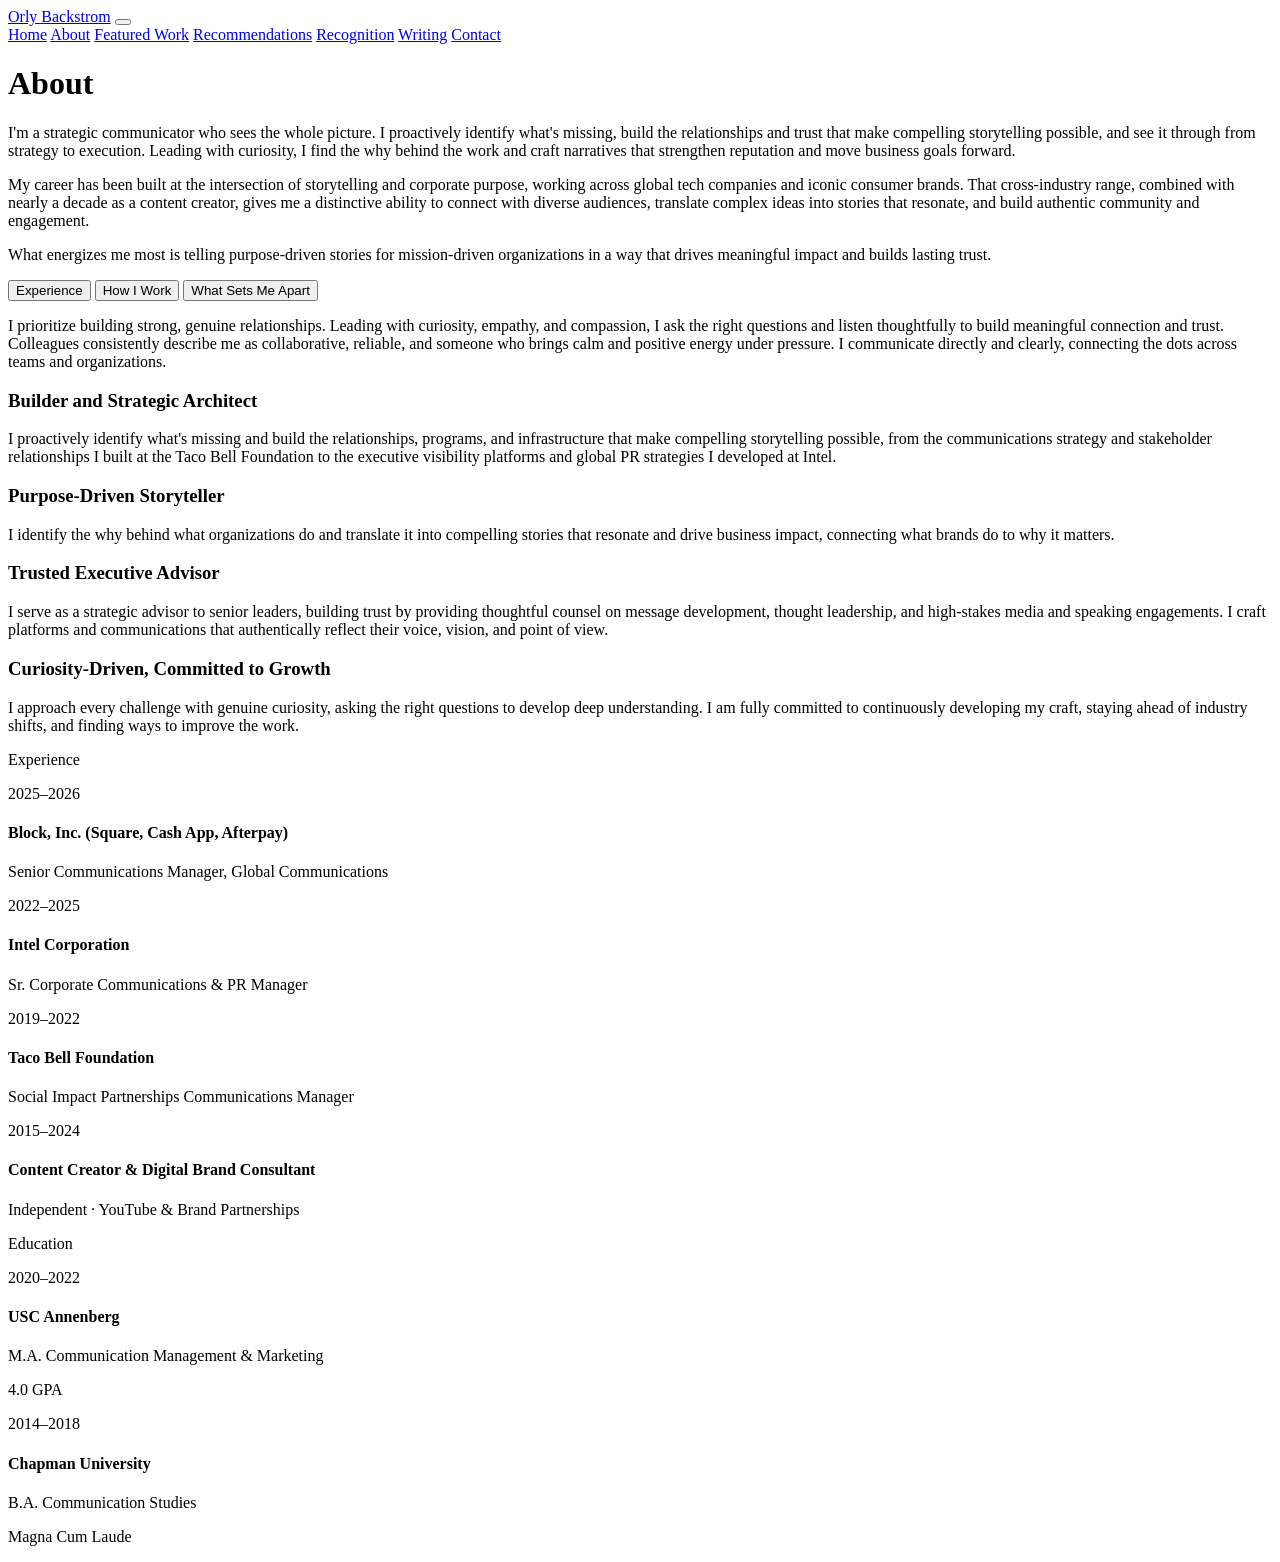
==== about.html @ f50620ac "Add files via upload" ====
<!DOCTYPE html>
<html lang="en">
<head>
  <meta charset="UTF-8">
  <meta name="viewport" content="width=device-width, initial-scale=1.0">
  <link rel="icon" type="image/x-icon" href="favicon.ico">
  <link rel="icon" type="image/png" sizes="32x32" href="favicon-32.png">
  <link rel="apple-touch-icon" sizes="180x180" href="apple-touch-icon.png">
  <title>About — Orly Backstrom</title>

  <!-- SEO & Social Sharing -->
  <meta name="description" content="Senior Communications & PR Leader · Strategic Storyteller · Narrative, Purpose & Impact">
  <meta property="og:title" content="Orly Backstrom's Portfolio">
  <meta property="og:description" content="Senior Communications & PR Leader · Strategic Storyteller · Narrative, Purpose & Impact">
  <meta property="og:image" content="https://orlybackstrom.com/images/og-preview.jpg">
  <meta property="og:url" content="https://orlybackstrom.com/about.html">
  <meta property="og:type" content="website">
  <meta name="twitter:card" content="summary_large_image">
  <meta name="twitter:title" content="Orly Backstrom's Portfolio">
  <meta name="twitter:description" content="Senior Communications & PR Leader · Strategic Storyteller · Narrative, Purpose & Impact">
  <meta name="twitter:image" content="https://orlybackstrom.com/images/og-preview.jpg">

  <link rel="stylesheet" href="css/styles.css">
</head>
<body>

  <!-- ============ HEADER ============ -->
  <header class="site-header">
    <div class="site-header-inner">
      <a href="index.html" class="site-logo">Orly Backstrom</a>
      <button class="nav-toggle" aria-label="Toggle menu" aria-expanded="false">
        <span class="nav-toggle-bar"></span>
        <span class="nav-toggle-bar"></span>
        <span class="nav-toggle-bar"></span>
      </button>
      <nav class="site-nav">
        <a href="index.html">Home</a>
        <a href="about.html" class="active">About</a>
        <a href="featured-work.html">Featured Work</a>
        <a href="recommendations.html">Recommendations</a>
        <a href="recognition.html">Recognition</a>
        <a href="writing.html">Writing</a>
        <a href="contact.html">Contact</a>
      </nav>
    </div>
  </header>

  <!-- ============ ABOUT PAGE ============ -->
  <main class="page">
    <div class="page-content">
      <h1 class="page-title">About</h1>

      <div class="about-intro">
        <p>I'm a strategic communicator who sees the whole picture. I proactively identify what's missing, build the relationships and trust that make compelling storytelling possible, and see it through from strategy to execution. Leading with curiosity, I find the why behind the work and craft narratives that strengthen reputation and move business goals forward.</p>

        <p>My career has been built at the intersection of storytelling and corporate purpose, working across global tech companies and iconic consumer brands. That cross-industry range, combined with nearly a decade as a content creator, gives me a distinctive ability to connect with diverse audiences, translate complex ideas into stories that resonate, and build authentic community and engagement.</p>

        <p>What energizes me most is telling purpose-driven stories for mission-driven organizations in a way that drives meaningful impact and builds lasting trust.</p>
      </div>

      <!-- ============ TABS ============ -->
      <div class="tabs">
        <div class="tab-buttons" role="tablist">
          <button class="tab-button active" role="tab" data-tab="experience">Experience</button>
          <button class="tab-button" role="tab" data-tab="how-i-work">How I Work</button>
          <button class="tab-button" role="tab" data-tab="what-sets-me-apart">What Sets Me Apart</button>
        </div>

        <!-- Tab 1: How I Work -->
        <div class="tab-panel" id="how-i-work" role="tabpanel">
          <p>I prioritize building strong, genuine relationships. Leading with curiosity, empathy, and compassion, I ask the right questions and listen thoughtfully to build meaningful connection and trust. Colleagues consistently describe me as collaborative, reliable, and someone who brings calm and positive energy under pressure. I communicate directly and clearly, connecting the dots across teams and organizations.</p>
        </div>

        <!-- Tab 2: What Sets Me Apart -->
        <div class="tab-panel" id="what-sets-me-apart" role="tabpanel">
          <div class="apart-section">
            <h3>Builder and Strategic Architect</h3>
            <p>I proactively identify what's missing and build the relationships, programs, and infrastructure that make compelling storytelling possible, from the communications strategy and stakeholder relationships I built at the Taco Bell Foundation to the executive visibility platforms and global PR strategies I developed at Intel.</p>
          </div>

          <div class="apart-section">
            <h3>Purpose-Driven Storyteller</h3>
            <p>I identify the why behind what organizations do and translate it into compelling stories that resonate and drive business impact, connecting what brands do to why it matters.</p>
          </div>

          <div class="apart-section">
            <h3>Trusted Executive Advisor</h3>
            <p>I serve as a strategic advisor to senior leaders, building trust by providing thoughtful counsel on message development, thought leadership, and high-stakes media and speaking engagements. I craft platforms and communications that authentically reflect their voice, vision, and point of view.</p>
          </div>

          <div class="apart-section">
            <h3>Curiosity-Driven, Committed to Growth</h3>
            <p>I approach every challenge with genuine curiosity, asking the right questions to develop deep understanding. I am fully committed to continuously developing my craft, staying ahead of industry shifts, and finding ways to improve the work.</p>
          </div>
        </div>

        <!-- Tab 3: Experience -->
        <div class="tab-panel active" id="experience" role="tabpanel">
          <p class="timeline-section-label">Experience</p>
          <div class="timeline">
            <div class="timeline-item">
              <div class="timeline-date">2025–2026</div>
              <div class="timeline-marker"></div>
              <div class="timeline-content">
                <h4>Block, Inc. (Square, Cash App, Afterpay)</h4>
                <p>Senior Communications Manager, Global Communications</p>
              </div>
            </div>

            <div class="timeline-item">
              <div class="timeline-date">2022–2025</div>
              <div class="timeline-marker"></div>
              <div class="timeline-content">
                <h4>Intel Corporation</h4>
                <p>Sr. Corporate Communications &amp; PR Manager</p>
              </div>
            </div>

            <div class="timeline-item">
              <div class="timeline-date">2019–2022</div>
              <div class="timeline-marker"></div>
              <div class="timeline-content">
                <h4>Taco Bell Foundation</h4>
                <p>Social Impact Partnerships Communications Manager</p>
              </div>
            </div>

            <div class="timeline-item">
              <div class="timeline-date">2015–2024</div>
              <div class="timeline-marker"></div>
              <div class="timeline-content">
                <h4>Content Creator &amp; Digital Brand Consultant</h4>
                <p>Independent · YouTube &amp; Brand Partnerships</p>
              </div>
            </div>
          </div>

          <p class="timeline-section-label">Education</p>
          <div class="timeline">
            <div class="timeline-item">
              <div class="timeline-date">2020–2022</div>
              <div class="timeline-marker"></div>
              <div class="timeline-content">
                <h4>USC Annenberg</h4>
                <p>M.A. Communication Management &amp; Marketing</p>
                <p class="detail">4.0 GPA</p>
              </div>
            </div>

            <div class="timeline-item">
              <div class="timeline-date">2014–2018</div>
              <div class="timeline-marker"></div>
              <div class="timeline-content">
                <h4>Chapman University</h4>
                <p>B.A. Communication Studies</p>
                <p class="detail">Magna Cum Laude</p>
              </div>
            </div>
          </div>
        </div>
      </div>
    </div>
  </main>

  <!-- ============ TAB INTERACTION SCRIPT ============ -->
  <script>
    document.querySelectorAll('.tab-button').forEach(button => {
      button.addEventListener('click', () => {
        const tabId = button.dataset.tab;

        // Update buttons
        document.querySelectorAll('.tab-button').forEach(b => b.classList.remove('active'));
        button.classList.add('active');

        // Update panels
        document.querySelectorAll('.tab-panel').forEach(panel => {
          panel.classList.toggle('active', panel.id === tabId);
        });
      });
    });
  </script>


  <!-- ============ MOBILE NAV TOGGLE ============ -->
  <script>
    (function() {
      const toggle = document.querySelector('.nav-toggle');
      const nav = document.querySelector('.site-nav');
      if (!toggle || !nav) return;
      toggle.addEventListener('click', () => {
        const isOpen = nav.classList.toggle('open');
        toggle.classList.toggle('open', isOpen);
        toggle.setAttribute('aria-expanded', isOpen ? 'true' : 'false');
        document.body.style.overflow = isOpen ? 'hidden' : '';
      });
      nav.querySelectorAll('a').forEach(link => {
        link.addEventListener('click', () => {
          nav.classList.remove('open');
          toggle.classList.remove('open');
          toggle.setAttribute('aria-expanded', 'false');
          document.body.style.overflow = '';
        });
      });
    })();
  </script>

</body>
</html>
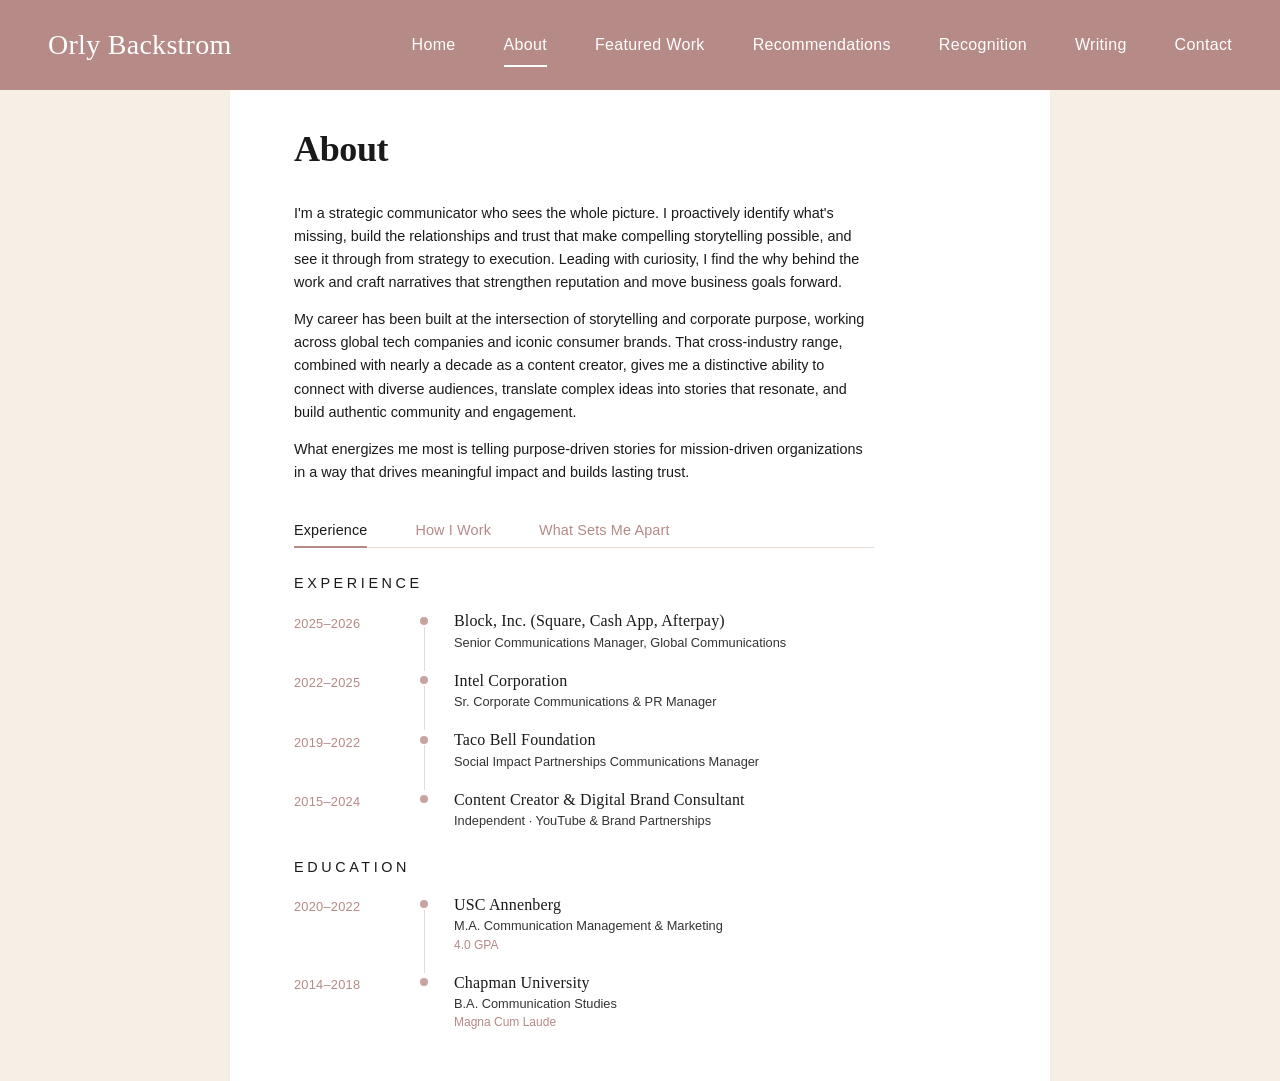
==== commit af991317: "Add files via upload  Fix file paths" ====
--- a/about.html
+++ b/about.html
@@ -12,15 +12,15 @@
   <meta name="description" content="Senior Communications & PR Leader · Strategic Storyteller · Narrative, Purpose & Impact">
   <meta property="og:title" content="Orly Backstrom's Portfolio">
   <meta property="og:description" content="Senior Communications & PR Leader · Strategic Storyteller · Narrative, Purpose & Impact">
-  <meta property="og:image" content="https://orlybackstrom.com/images/og-preview.jpg">
+  <meta property="og:image" content="https://orlybackstrom.com/og-preview.jpg">
   <meta property="og:url" content="https://orlybackstrom.com/about.html">
   <meta property="og:type" content="website">
   <meta name="twitter:card" content="summary_large_image">
   <meta name="twitter:title" content="Orly Backstrom's Portfolio">
   <meta name="twitter:description" content="Senior Communications & PR Leader · Strategic Storyteller · Narrative, Purpose & Impact">
-  <meta name="twitter:image" content="https://orlybackstrom.com/images/og-preview.jpg">
-
-  <link rel="stylesheet" href="css/styles.css">
+  <meta name="twitter:image" content="https://orlybackstrom.com/og-preview.jpg">
+
+  <link rel="stylesheet" href="styles.css">
 </head>
 <body>
 
--- a/styles.css
+++ b/styles.css
@@ -0,0 +1,1533 @@
+/* ============================================
+   Orly Backstrom Portfolio — Shared Stylesheet
+   Edit this file to update styles site-wide
+   ============================================ */
+
+/* ---------- Design Tokens ---------- */
+:root {
+  --color-rose: #b58a87;          /* Header background, accents */
+  --color-rose-light: #c9a3a0;    /* Lighter accent */
+  --color-cream: #f5efe5;         /* Page background - warm cream */
+  --color-cream-light: #ffffff;   /* Content box - white for contrast */
+  --color-ink: #1a1a1a;           /* Body text */
+  --color-ink-soft: #333333;      /* Secondary text */
+  --color-muted: #b58a87;         /* Inactive tabs use rose */
+
+  --font-display: 'Cormorant Garamond', Georgia, serif;
+  --font-body: 'DM Sans', -apple-system, BlinkMacSystemFont, sans-serif;
+
+  --max-width: 1100px;
+  --header-height: 90px;
+}
+
+/* ---------- Fonts ---------- */
+@import url('https://fonts.googleapis.com/css2?family=Cormorant+Garamond:ital,wght@0,400;0,500;0,600;0,700;1,400;1,500&family=DM+Sans:wght@300;400;500;600;700&display=swap');
+
+/* ---------- Reset ---------- */
+* {
+  margin: 0;
+  padding: 0;
+  box-sizing: border-box;
+}
+
+html {
+  scroll-behavior: smooth;
+}
+
+body {
+  font-family: var(--font-body);
+  font-weight: 400;
+  color: var(--color-ink);
+  background: var(--color-cream);
+  line-height: 1.55;
+  font-size: 15px;
+  -webkit-font-smoothing: antialiased;
+  -moz-osx-font-smoothing: grayscale;
+}
+
+a {
+  color: inherit;
+  text-decoration: none;
+}
+
+img {
+  max-width: 100%;
+  height: auto;
+  display: block;
+}
+
+/* ---------- Header / Navigation ---------- */
+.site-header {
+  background: var(--color-rose);
+  position: sticky;
+  top: 0;
+  z-index: 100;
+  height: var(--header-height);
+  display: flex;
+  align-items: center;
+  padding: 0 3rem;
+}
+
+.site-header-inner {
+  width: 100%;
+  max-width: 1400px;
+  margin: 0 auto;
+  display: flex;
+  align-items: center;
+  justify-content: space-between;
+}
+
+.site-logo {
+  font-family: var(--font-display);
+  font-size: 1.75rem;
+  font-weight: 400;
+  color: #ffffff;
+  letter-spacing: 0.01em;
+}
+
+/* Hamburger button - hidden on desktop */
+.nav-toggle {
+  display: none;
+  background: none;
+  border: none;
+  width: 44px;
+  height: 44px;
+  padding: 0;
+  cursor: pointer;
+  align-items: center;
+  justify-content: center;
+  position: relative;
+  z-index: 110;
+}
+
+.nav-toggle-bar {
+  display: block;
+  width: 26px;
+  height: 2px;
+  background: #ffffff;
+  position: absolute;
+  left: 9px;
+  transition: transform 0.3s ease, opacity 0.2s ease, top 0.3s ease;
+}
+
+.nav-toggle-bar:nth-child(1) { top: 14px; }
+.nav-toggle-bar:nth-child(2) { top: 21px; }
+.nav-toggle-bar:nth-child(3) { top: 28px; }
+
+.nav-toggle.open .nav-toggle-bar:nth-child(1) {
+  top: 21px;
+  transform: rotate(45deg);
+}
+
+.nav-toggle.open .nav-toggle-bar:nth-child(2) {
+  opacity: 0;
+}
+
+.nav-toggle.open .nav-toggle-bar:nth-child(3) {
+  top: 21px;
+  transform: rotate(-45deg);
+}
+
+.site-nav {
+  display: flex;
+  gap: 3rem;
+}
+
+.site-nav a {
+  color: #ffffff;
+  font-size: 1rem;
+  font-weight: 400;
+  letter-spacing: 0.02em;
+  padding: 0.5rem 0;
+  position: relative;
+  transition: opacity 0.2s ease;
+}
+
+.site-nav a:hover {
+  opacity: 0.85;
+}
+
+.site-nav a.active {
+  font-weight: 500;
+}
+
+.site-nav a.active::after {
+  content: '';
+  position: absolute;
+  left: 0;
+  right: 0;
+  bottom: -2px;
+  height: 2px;
+  background: #ffffff;
+}
+
+/* ---------- Page Layout ---------- */
+.page {
+  max-width: 1200px;
+  margin: 0 auto;
+  padding: 0;
+  display: flex;
+  justify-content: center;
+}
+
+.page-content {
+  background: #ffffff;
+  width: 100%;
+  max-width: 820px;
+  padding: 2rem 4rem 3rem;
+  min-height: calc(100vh - var(--header-height));
+  box-shadow: 0 1px 3px rgba(0, 0, 0, 0.03);
+}
+
+.page-content.wide {
+  max-width: 1100px;
+}
+
+.page-title {
+  font-family: var(--font-display);
+  font-size: 2.25rem;
+  font-weight: 700;
+  color: var(--color-ink);
+  margin-bottom: 1.5rem;
+  letter-spacing: -0.01em;
+}
+
+/* ---------- Home / Hero ---------- */
+.hero {
+  max-width: 1400px;
+  margin: 0 auto;
+  padding: 6rem 4rem 8rem;
+  display: grid;
+  grid-template-columns: 1fr auto;
+  gap: 4rem;
+  align-items: center;
+}
+
+.hero-eyebrow {
+  font-size: 0.85rem;
+  font-weight: 500;
+  letter-spacing: 0.25em;
+  color: var(--color-rose);
+  text-transform: uppercase;
+  margin-bottom: 2rem;
+}
+
+.hero-name {
+  font-family: var(--font-display);
+  font-size: 5.5rem;
+  font-weight: 700;
+  line-height: 1;
+  color: var(--color-ink);
+  letter-spacing: -0.02em;
+  margin-bottom: 1.5rem;
+}
+
+.hero-tagline {
+  font-size: 1.1rem;
+  color: var(--color-ink-soft);
+  margin-bottom: 3rem;
+  white-space: nowrap;
+}
+
+.hero-tagline .divider {
+  color: var(--color-rose);
+  margin: 0 0.75rem;
+}
+
+.hero-quote {
+  border-left: 2px solid var(--color-rose);
+  padding-left: 1.5rem;
+  margin-bottom: 3rem;
+  max-width: 500px;
+}
+
+.hero-quote p {
+  font-family: var(--font-display);
+  font-style: italic;
+  font-size: 1.35rem;
+  line-height: 1.5;
+  color: var(--color-ink);
+}
+
+.hero-meta {
+  display: flex;
+  align-items: center;
+  gap: 1.5rem;
+  font-size: 0.95rem;
+  color: var(--color-ink-soft);
+}
+
+.hero-meta .divider {
+  color: var(--color-rose);
+}
+
+.hero-meta a {
+  color: var(--color-rose);
+  text-decoration: underline;
+  text-underline-offset: 3px;
+  transition: color 0.2s ease;
+}
+
+.hero-meta a:hover {
+  color: var(--color-ink);
+}
+
+.hero-portrait {
+  width: 280px;
+  height: 280px;
+  border-radius: 50%;
+  overflow: hidden;
+  flex-shrink: 0;
+}
+
+.hero-portrait img {
+  width: 100%;
+  height: 100%;
+  object-fit: cover;
+  object-position: center 30%;
+  display: block;
+}
+
+/* ---------- About Page ---------- */
+.about-intro {
+  max-width: 580px;
+}
+
+.about-intro p {
+  font-size: 0.9rem;
+  line-height: 1.6;
+  margin-bottom: 0.9rem;
+  color: var(--color-ink);
+}
+
+.about-intro p:last-child {
+  margin-bottom: 0;
+}
+
+/* ---------- Tabs ---------- */
+.tabs {
+  max-width: 580px;
+  margin: 1.75rem 0 0;
+}
+
+.tab-buttons {
+  display: flex;
+  gap: 3rem;
+  border-bottom: 1px solid #e5dcd5;
+  margin-bottom: 1.5rem;
+}
+
+.tab-button {
+  background: none;
+  border: none;
+  font-family: var(--font-body);
+  font-size: 0.9rem;
+  font-weight: 400;
+  color: var(--color-muted);
+  padding: 0.6rem 0;
+  cursor: pointer;
+  position: relative;
+  letter-spacing: 0.01em;
+  transition: color 0.2s ease;
+}
+
+.tab-button:hover {
+  color: var(--color-ink);
+}
+
+.tab-button.active {
+  color: var(--color-ink);
+  font-weight: 500;
+}
+
+.tab-button.active::after {
+  content: '';
+  position: absolute;
+  left: 0;
+  right: 0;
+  bottom: -1px;
+  height: 2px;
+  background: var(--color-rose);
+}
+
+.tab-panel {
+  display: none;
+}
+
+.tab-panel.active {
+  display: block;
+  animation: fadeIn 0.3s ease;
+}
+
+@keyframes fadeIn {
+  from { opacity: 0; transform: translateY(4px); }
+  to { opacity: 1; transform: translateY(0); }
+}
+
+.tab-panel p {
+  font-size: 0.9rem;
+  line-height: 1.6;
+  color: var(--color-ink);
+}
+
+/* "What Sets Me Apart" — bordered sections */
+.apart-section {
+  border-left: 2px solid var(--color-rose-light);
+  padding: 0.4rem 0 0.4rem 1.5rem;
+  margin-bottom: 1rem;
+}
+
+.apart-section:last-child {
+  margin-bottom: 0;
+}
+
+.apart-section h3 {
+  font-family: var(--font-body);
+  font-size: 0.8rem;
+  font-weight: 600;
+  letter-spacing: 0.15em;
+  text-transform: uppercase;
+  color: var(--color-ink);
+  margin-bottom: 0.4rem;
+}
+
+.apart-section p {
+  font-size: 0.9rem;
+  line-height: 1.6;
+  color: var(--color-ink);
+}
+
+/* Experience — Timeline */
+.timeline-section-label {
+  font-size: 0.7rem;
+  font-weight: 500;
+  letter-spacing: 0.25em;
+  text-transform: uppercase;
+  color: var(--color-rose);
+  margin-bottom: 1rem;
+  margin-top: 0;
+}
+
+.timeline-section-label:not(:first-child) {
+  margin-top: 1.5rem;
+}
+
+.timeline {
+  position: relative;
+  padding-left: 0;
+}
+
+.timeline-item {
+  display: grid;
+  grid-template-columns: 100px 20px 1fr;
+  gap: 1.25rem;
+  padding-bottom: 1.1rem;
+  position: relative;
+}
+
+.timeline-item:last-child {
+  padding-bottom: 0;
+}
+
+.timeline-date {
+  font-size: 0.8rem;
+  color: var(--color-rose);
+  padding-top: 0.15rem;
+  letter-spacing: 0.02em;
+}
+
+.timeline-marker {
+  position: relative;
+  display: flex;
+  justify-content: center;
+  padding-top: 0.35rem;
+}
+
+.timeline-marker::before {
+  content: '';
+  width: 8px;
+  height: 8px;
+  border-radius: 50%;
+  background: var(--color-rose-light);
+  z-index: 1;
+}
+
+.timeline-marker::after {
+  content: '';
+  position: absolute;
+  top: 0.95rem;
+  bottom: -1.1rem;
+  width: 1px;
+  background: #e5dcd5;
+}
+
+.timeline-item:last-child .timeline-marker::after {
+  display: none;
+}
+
+.timeline-content h4 {
+  font-family: var(--font-display);
+  font-size: 1rem;
+  font-weight: 400;
+  color: var(--color-ink);
+  margin-bottom: 0.1rem;
+  letter-spacing: 0.01em;
+  line-height: 1.3;
+}
+
+.timeline-content p {
+  font-size: 0.8rem;
+  color: var(--color-ink-soft);
+  margin-bottom: 0.1rem;
+  line-height: 1.4;
+}
+
+.timeline-content .detail {
+  color: var(--color-rose);
+  font-size: 0.75rem;
+}
+
+/* ---------- Recommendations Page ---------- */
+.recommendations-grid {
+  display: grid;
+  grid-template-columns: repeat(2, 1fr);
+  gap: 1.5rem;
+  max-width: 100%;
+}
+
+.recommendation-card {
+  background: #ffffff;
+  border: 1px solid #ede2d8;
+  padding: 2rem 1.75rem;
+  display: flex;
+  flex-direction: column;
+}
+
+.recommendation-quote {
+  font-family: var(--font-display);
+  font-size: 1.05rem;
+  line-height: 1.5;
+  color: var(--color-ink);
+  margin-bottom: 1.5rem;
+  flex-grow: 1;
+}
+
+.recommendation-quote::before {
+  content: '\201C';
+  color: var(--color-rose);
+  font-family: var(--font-display);
+  font-size: 1.5rem;
+  font-weight: 600;
+  margin-right: 0.35rem;
+  vertical-align: -0.1em;
+}
+
+.recommendation-divider {
+  border: none;
+  border-top: 1px solid #e5dcd5;
+  margin: 0 0 1rem;
+}
+
+.recommendation-name {
+  font-family: var(--font-body);
+  font-size: 0.85rem;
+  font-weight: 600;
+  color: var(--color-rose);
+  margin-bottom: 0.25rem;
+}
+
+.recommendation-role {
+  font-family: var(--font-body);
+  font-size: 0.8rem;
+  color: var(--color-ink-soft);
+  line-height: 1.4;
+}
+
+/* ---------- Recognition Page ---------- */
+.recognition-eyebrow {
+  font-size: 0.7rem;
+  font-weight: 500;
+  letter-spacing: 0.25em;
+  text-transform: uppercase;
+  color: var(--color-rose);
+  margin-bottom: 0.5rem;
+}
+
+.recognition-heading {
+  font-family: var(--font-display);
+  font-size: 2.25rem;
+  font-weight: 700;
+  color: var(--color-ink);
+  margin-bottom: 2rem;
+  letter-spacing: -0.01em;
+}
+
+.awards-list {
+  list-style: none;
+  padding: 0;
+  margin: 0;
+}
+
+.award-item {
+  display: grid;
+  grid-template-columns: 70px 1fr auto;
+  gap: 2rem;
+  align-items: center;
+  padding: 0.85rem 0;
+  border-bottom: 1px solid #ede2d8;
+}
+
+.award-year {
+  font-size: 0.8rem;
+  font-weight: 500;
+  color: var(--color-rose);
+  letter-spacing: 0.02em;
+}
+
+.award-title {
+  font-size: 0.9rem;
+  font-weight: 500;
+  color: var(--color-ink);
+}
+
+.award-company {
+  font-size: 0.8rem;
+  color: var(--color-rose);
+  text-align: right;
+}
+
+/* ---------- Contact Page ---------- */
+.contact-page {
+  display: flex;
+  align-items: center;
+  justify-content: center;
+  min-height: calc(100vh - var(--header-height));
+  padding: 3rem 2rem;
+}
+
+.contact-content {
+  background: #ffffff;
+  text-align: center;
+  max-width: 900px;
+  width: 100%;
+  padding: 5rem 3rem;
+  box-shadow: 0 1px 3px rgba(0, 0, 0, 0.03);
+}
+
+.contact-heading {
+  font-family: var(--font-display);
+  font-size: 4rem;
+  font-weight: 700;
+  color: var(--color-ink);
+  margin-bottom: 2.5rem;
+  letter-spacing: -0.01em;
+  line-height: 1;
+}
+
+.contact-links {
+  display: flex;
+  gap: 3rem;
+  justify-content: center;
+  flex-wrap: wrap;
+}
+
+.contact-link {
+  color: var(--color-rose);
+  font-size: 1.05rem;
+  font-weight: 500;
+  text-decoration: none;
+  padding-bottom: 0.5rem;
+  border-bottom: 1px solid var(--color-rose);
+  transition: color 0.2s ease, border-color 0.2s ease;
+}
+
+.contact-link:hover {
+  color: var(--color-ink);
+  border-bottom-color: var(--color-ink);
+}
+
+/* ---------- Writing Page ---------- */
+.writing-grid {
+  display: grid;
+  grid-template-columns: repeat(3, 1fr);
+  gap: 1.5rem;
+}
+
+.writing-card {
+  background: #ffffff;
+  border: 1px solid #ede2d8;
+  display: flex;
+  flex-direction: column;
+  text-decoration: none;
+  color: inherit;
+  transition: transform 0.2s ease, box-shadow 0.2s ease;
+  overflow: hidden;
+}
+
+.writing-card:hover {
+  transform: translateY(-2px);
+  box-shadow: 0 4px 12px rgba(0, 0, 0, 0.06);
+}
+
+.writing-card-image {
+  width: 100%;
+  aspect-ratio: 16 / 10;
+  object-fit: cover;
+  display: block;
+  background: #f0e8de;
+}
+
+.writing-card-title {
+  font-family: var(--font-display);
+  font-size: 0.95rem;
+  font-weight: 500;
+  line-height: 1.35;
+  color: var(--color-ink);
+  padding: 1rem 1rem 1.25rem;
+  margin: 0;
+  text-align: center;
+  text-wrap: pretty;
+  hyphens: auto;
+}
+
+/* ---------- Featured Work Pages ---------- */
+.featured-work-page {
+  max-width: 980px;
+  margin: 0 auto;
+  padding: 1.75rem 2rem 3rem;
+}
+
+.fw-eyebrow {
+  font-size: 0.7rem;
+  font-weight: 500;
+  letter-spacing: 0.25em;
+  text-transform: uppercase;
+  color: var(--color-rose);
+  margin-bottom: 1rem;
+}
+
+/* Tab pills (navigation between projects) */
+.fw-tabs {
+  background: var(--color-cream-light);
+  padding: 1rem;
+  display: flex;
+  gap: 0.6rem;
+  flex-wrap: wrap;
+  margin-bottom: 2rem;
+}
+
+.fw-tab {
+  flex: 1;
+  min-width: 180px;
+  padding: 0.7rem 1.25rem;
+  text-align: center;
+  font-size: 0.85rem;
+  font-weight: 500;
+  letter-spacing: 0.01em;
+  color: var(--color-rose);
+  background: #ffffff;
+  border: 1.5px solid var(--color-rose);
+  border-radius: 4px;
+  text-decoration: none;
+  transition: background 0.2s ease, color 0.2s ease;
+  white-space: nowrap;
+}
+
+.fw-tab:hover {
+  background: rgba(181, 138, 135, 0.08);
+}
+
+.fw-tab.active {
+  background: var(--color-rose);
+  color: #ffffff;
+  border-color: var(--color-rose);
+}
+
+/* Project header block */
+.fw-header {
+  background: var(--color-cream-light);
+  padding: 1.75rem 2.25rem;
+  display: grid;
+  grid-template-columns: 1fr auto;
+  gap: 1.5rem;
+  align-items: start;
+}
+
+.fw-header-title-block .fw-eyebrow {
+  margin-bottom: 0.75rem;
+}
+
+.fw-header h1 {
+  font-family: var(--font-display);
+  font-size: 1.75rem;
+  font-weight: 700;
+  color: var(--color-ink);
+  line-height: 1.15;
+  margin: 0 0 0.75rem;
+  letter-spacing: -0.01em;
+  max-width: 600px;
+}
+
+.fw-header-subtitle {
+  font-family: var(--font-display);
+  font-style: italic;
+  font-size: 0.9rem;
+  color: var(--color-ink-soft);
+  line-height: 1.45;
+  max-width: 540px;
+}
+
+.fw-badges {
+  display: flex;
+  flex-direction: column;
+  gap: 0.4rem;
+  align-items: flex-end;
+}
+
+.fw-badge {
+  background: rgba(181, 138, 135, 0.12);
+  color: var(--color-ink);
+  padding: 0.5rem 0.9rem;
+  border-radius: 4px;
+  font-size: 0.78rem;
+  font-weight: 500;
+  white-space: nowrap;
+}
+
+.fw-badge.solid {
+  background: rgba(181, 138, 135, 0.2);
+}
+
+/* Three-column body (Opportunity / Approach / Impact) */
+.fw-body {
+  background: var(--color-cream-light);
+  padding: 1.75rem 2.25rem 2.25rem;
+  border-top: 1px solid #ede2d8;
+  display: grid;
+  grid-template-columns: repeat(3, 1fr);
+  gap: 2.25rem;
+}
+
+.fw-section h3 {
+  font-family: var(--font-body);
+  font-size: 0.7rem;
+  font-weight: 600;
+  letter-spacing: 0.25em;
+  text-transform: uppercase;
+  color: var(--color-rose);
+  margin-bottom: 0.75rem;
+}
+
+.fw-section p {
+  font-size: 0.85rem;
+  line-height: 1.6;
+  color: var(--color-ink);
+  margin-bottom: 1rem;
+}
+
+.fw-section p:last-child {
+  margin-bottom: 0;
+}
+
+/* Impact stats */
+.fw-stat {
+  display: grid;
+  grid-template-columns: auto 1fr;
+  gap: 0.85rem;
+  align-items: start;
+  margin-top: 0.9rem;
+}
+
+.fw-stat-number {
+  font-family: var(--font-display);
+  font-size: 1.5rem;
+  font-weight: 600;
+  color: var(--color-ink);
+  line-height: 1;
+}
+
+.fw-stat-label {
+  font-size: 0.8rem;
+  line-height: 1.4;
+  color: var(--color-ink-soft);
+  padding-top: 0.25rem;
+}
+
+/* Earned Coverage grid */
+.fw-coverage {
+  margin-top: 1.75rem;
+}
+
+.fw-section-label {
+  font-size: 0.7rem;
+  font-weight: 500;
+  letter-spacing: 0.25em;
+  text-transform: uppercase;
+  color: var(--color-rose);
+  margin-bottom: 1rem;
+}
+
+.fw-coverage-grid {
+  display: grid;
+  grid-template-columns: repeat(4, 1fr);
+  gap: 0.85rem;
+  align-items: stretch;
+}
+
+.fw-coverage-card {
+  background: #ffffff;
+  padding: 0;
+  display: flex;
+  flex-direction: column;
+  text-decoration: none;
+  color: inherit;
+  transition: transform 0.2s ease, box-shadow 0.2s ease;
+  height: 100%;
+}
+
+.fw-coverage-card:hover {
+  transform: translateY(-2px);
+  box-shadow: 0 4px 12px rgba(0, 0, 0, 0.06);
+}
+
+.fw-coverage-thumb {
+  width: 100%;
+  aspect-ratio: 4 / 3;
+  object-fit: cover;
+  display: block;
+  background: #f0e8de;
+  flex-shrink: 0;
+}
+
+.fw-coverage-text {
+  padding: 0.55rem 0.7rem 0.75rem;
+  flex-grow: 1;
+}
+
+.fw-coverage-outlet {
+  font-size: 0.6rem;
+  font-weight: 600;
+  letter-spacing: 0.15em;
+  text-transform: uppercase;
+  color: var(--color-rose);
+  margin-bottom: 0.25rem;
+}
+
+.fw-coverage-title {
+  font-family: var(--font-body);
+  font-size: 0.72rem;
+  font-weight: 500;
+  line-height: 1.3;
+  color: var(--color-ink);
+  margin: 0;
+  text-wrap: pretty;
+  hyphens: auto;
+}
+
+/* Notable mention callout */
+.fw-notable {
+  margin-top: 1.25rem;
+  border-left: 3px solid var(--color-rose);
+  background: rgba(255, 255, 255, 0.6);
+  padding: 0.85rem 1.1rem;
+}
+
+/* Featured single article (one prominent press hit) */
+.fw-featured-coverage {
+  margin-top: 1.75rem;
+}
+
+.fw-featured-article {
+  background: #ffffff;
+  border: 1px solid #ede2d8;
+  max-width: 680px;
+  margin: 0 auto;
+  text-decoration: none;
+  color: inherit;
+  display: block;
+  transition: transform 0.2s ease, box-shadow 0.2s ease;
+}
+
+.fw-featured-article:hover {
+  transform: translateY(-2px);
+  box-shadow: 0 4px 12px rgba(0, 0, 0, 0.06);
+}
+
+.fw-featured-article img {
+  width: 100%;
+  display: block;
+}
+
+.fw-featured-article-body {
+  padding: 1.25rem 1.5rem 1.5rem;
+  text-align: center;
+  border-top: 1px solid var(--color-rose);
+}
+
+.fw-featured-quote {
+  font-family: var(--font-display);
+  font-style: italic;
+  font-size: 1rem;
+  line-height: 1.5;
+  color: var(--color-ink);
+  margin: 0 0 0.85rem;
+}
+
+.fw-featured-cta {
+  font-size: 0.82rem;
+  font-weight: 600;
+  color: var(--color-rose);
+  letter-spacing: 0.02em;
+}
+
+/* Owned Content & Channels section */
+.fw-owned {
+  margin-top: 1.75rem;
+}
+
+.fw-owned-grid {
+  display: grid;
+  grid-template-columns: repeat(2, 1fr);
+  gap: 1rem;
+  align-items: stretch;
+}
+
+.fw-owned-card {
+  background: #ffffff;
+  border: 1px solid #ede2d8;
+  display: flex;
+  flex-direction: column;
+  text-decoration: none;
+  color: inherit;
+  transition: transform 0.2s ease, box-shadow 0.2s ease;
+  height: 100%;
+}
+
+.fw-owned-card:hover {
+  transform: translateY(-2px);
+  box-shadow: 0 4px 12px rgba(0, 0, 0, 0.06);
+}
+
+.fw-owned-thumb {
+  width: 100%;
+  aspect-ratio: 16 / 9;
+  object-fit: contain;
+  display: block;
+  background: var(--color-cream-light);
+  flex-shrink: 0;
+}
+
+.fw-owned-text {
+  padding: 0.85rem 1.1rem 1rem;
+  flex-grow: 1;
+}
+
+.fw-owned-outlet {
+  font-size: 0.65rem;
+  font-weight: 600;
+  letter-spacing: 0.15em;
+  text-transform: uppercase;
+  color: var(--color-rose);
+  margin-bottom: 0.3rem;
+}
+
+.fw-owned-title {
+  font-family: var(--font-body);
+  font-size: 0.88rem;
+  font-weight: 500;
+  line-height: 1.35;
+  color: var(--color-ink);
+  margin: 0;
+  text-wrap: pretty;
+}
+
+/* Pill tag lists (e.g. Paid Brand Partnerships, National Media Coverage) */
+.fw-tag-columns {
+  display: grid;
+  grid-template-columns: repeat(2, 1fr);
+  gap: 1rem;
+  margin-top: 1.75rem;
+}
+
+.fw-tag-box {
+  background: var(--color-cream-light);
+  padding: 1.1rem 1.25rem 1.25rem;
+}
+
+.fw-tag-box-label {
+  font-size: 0.7rem;
+  font-weight: 600;
+  letter-spacing: 0.2em;
+  text-transform: uppercase;
+  color: var(--color-rose);
+  margin-bottom: 0.85rem;
+}
+
+.fw-tag-list {
+  display: flex;
+  flex-wrap: wrap;
+  gap: 0.45rem;
+}
+
+.fw-tag {
+  display: inline-block;
+  padding: 0.4rem 0.8rem;
+  background: #ffffff;
+  border: 1px solid #ede2d8;
+  border-radius: 4px;
+  font-size: 0.78rem;
+  font-weight: 500;
+  color: var(--color-ink);
+  white-space: nowrap;
+}
+
+/* Non-clickable static card variant (same look as .fw-combined-card but no hover) */
+.fw-combined-static {
+  background: #ffffff;
+  border: 1px solid #ede2d8;
+  display: flex;
+  flex-direction: column;
+  height: 100%;
+}
+
+/* Earned Coverage & Owned Content (combined, 3-card grid with descriptions) */
+.fw-combined {
+  margin-top: 1.75rem;
+}
+
+.fw-combined-intro {
+  font-size: 0.9rem;
+  line-height: 1.6;
+  color: var(--color-ink-soft);
+  margin-bottom: 1.25rem;
+  max-width: 900px;
+}
+
+.fw-combined-grid {
+  display: grid;
+  grid-template-columns: repeat(3, 1fr);
+  gap: 1rem;
+  align-items: stretch;
+}
+
+.fw-combined-card {
+  background: #ffffff;
+  border: 1px solid #ede2d8;
+  display: flex;
+  flex-direction: column;
+  text-decoration: none;
+  color: inherit;
+  transition: transform 0.2s ease, box-shadow 0.2s ease;
+  height: 100%;
+}
+
+.fw-combined-card:hover {
+  transform: translateY(-2px);
+  box-shadow: 0 4px 12px rgba(0, 0, 0, 0.06);
+}
+
+.fw-combined-thumb {
+  width: 100%;
+  aspect-ratio: 4 / 3;
+  object-fit: cover;
+  display: block;
+  background: var(--color-cream-light);
+  flex-shrink: 0;
+}
+
+.fw-combined-text {
+  padding: 0.85rem 1.1rem 1rem;
+  flex-grow: 1;
+}
+
+.fw-combined-type {
+  font-size: 0.65rem;
+  font-weight: 600;
+  letter-spacing: 0.15em;
+  text-transform: uppercase;
+  color: var(--color-rose);
+  margin-bottom: 0.4rem;
+  line-height: 1.4;
+}
+
+.fw-combined-title {
+  font-family: var(--font-body);
+  font-size: 0.88rem;
+  font-weight: 500;
+  line-height: 1.35;
+  color: var(--color-ink);
+  margin: 0 0 0.5rem;
+  text-wrap: pretty;
+}
+
+.fw-combined-desc {
+  font-size: 0.8rem;
+  line-height: 1.45;
+  color: var(--color-ink-soft);
+  margin: 0;
+}
+
+/* Awards & Recognition section */
+.fw-awards {
+  margin-top: 1.75rem;
+}
+
+.fw-awards-grid {
+  display: grid;
+  grid-template-columns: repeat(2, 1fr);
+  gap: 1rem;
+  align-items: stretch;
+}
+
+.fw-award-card {
+  background: #ffffff;
+  border: 1.5px solid rgba(181, 138, 135, 0.3);
+  display: flex;
+  flex-direction: column;
+  text-decoration: none;
+  color: inherit;
+  transition: transform 0.2s ease, box-shadow 0.2s ease, border-color 0.2s ease;
+  height: 100%;
+}
+
+.fw-award-card:hover {
+  transform: translateY(-2px);
+  box-shadow: 0 4px 12px rgba(0, 0, 0, 0.06);
+  border-color: var(--color-rose);
+}
+
+.fw-award-thumb {
+  width: 100%;
+  aspect-ratio: 16 / 9;
+  object-fit: cover;
+  display: block;
+  background: #f0e8de;
+  flex-shrink: 0;
+}
+
+.fw-award-text {
+  padding: 0.9rem 1.1rem 1rem;
+  flex-grow: 1;
+}
+
+.fw-award-outlet {
+  font-size: 0.65rem;
+  font-weight: 600;
+  letter-spacing: 0.15em;
+  text-transform: uppercase;
+  color: var(--color-rose);
+  margin-bottom: 0.3rem;
+}
+
+.fw-award-title {
+  font-family: var(--font-display);
+  font-size: 1rem;
+  font-weight: 500;
+  line-height: 1.3;
+  color: var(--color-ink);
+  margin: 0;
+  text-wrap: pretty;
+}
+
+.fw-notable-label {
+  font-size: 0.85rem;
+  font-weight: 600;
+  color: var(--color-ink);
+  margin-bottom: 0.25rem;
+}
+
+.fw-notable-text {
+  font-size: 0.82rem;
+  line-height: 1.5;
+  color: var(--color-ink-soft);
+}
+
+.fw-notable-text a {
+  color: var(--color-rose);
+  text-decoration: underline;
+  text-underline-offset: 3px;
+}
+
+.fw-notable-text a:hover {
+  color: var(--color-ink);
+}
+
+/* Podcast section */
+.fw-podcasts {
+  margin-top: 1.75rem;
+}
+
+.fw-podcasts-intro {
+  font-size: 0.85rem;
+  color: var(--color-ink-soft);
+  margin-bottom: 1rem;
+}
+
+.fw-podcasts-grid {
+  display: grid;
+  grid-template-columns: repeat(3, 1fr);
+  gap: 0.85rem;
+  align-items: stretch;
+}
+
+.fw-podcast-card {
+  background: #ffffff;
+  display: flex;
+  flex-direction: column;
+  height: 100%;
+  text-decoration: none;
+  color: inherit;
+  transition: transform 0.2s ease, box-shadow 0.2s ease;
+}
+
+.fw-podcast-card:hover {
+  transform: translateY(-2px);
+  box-shadow: 0 4px 12px rgba(0, 0, 0, 0.06);
+}
+
+.fw-podcast-thumb {
+  width: 100%;
+  aspect-ratio: 1 / 1;
+  object-fit: cover;
+  display: block;
+  background: #f0e8de;
+  flex-shrink: 0;
+}
+
+.fw-podcast-text {
+  padding: 0.7rem 0.9rem 0.9rem;
+  flex-grow: 1;
+}
+
+.fw-podcast-type {
+  font-size: 0.6rem;
+  font-weight: 600;
+  letter-spacing: 0.15em;
+  text-transform: uppercase;
+  color: var(--color-rose);
+  margin-bottom: 0.25rem;
+}
+
+.fw-podcast-title {
+  font-family: var(--font-body);
+  font-size: 0.75rem;
+  font-weight: 500;
+  line-height: 1.3;
+  color: var(--color-ink);
+  margin: 0;
+  text-wrap: pretty;
+  hyphens: auto;
+}
+
+/* ---------- Responsive ---------- */
+@media (max-width: 1024px) and (min-width: 901px) {
+  .writing-grid {
+    grid-template-columns: repeat(2, 1fr);
+  }
+}
+
+@media (max-width: 900px) {
+  .site-header {
+    padding: 0 1.5rem;
+    height: 70px;
+  }
+
+  .nav-toggle {
+    display: flex;
+  }
+
+  .site-nav {
+    position: fixed;
+    top: 0;
+    left: 0;
+    right: 0;
+    bottom: 0;
+    background: var(--color-rose);
+    flex-direction: column;
+    justify-content: center;
+    align-items: center;
+    gap: 2rem;
+    transform: translateY(-100%);
+    transition: transform 0.3s ease;
+    padding-top: 70px;
+    z-index: 105;
+  }
+
+  .site-nav.open {
+    transform: translateY(0);
+  }
+
+  .site-nav a {
+    font-size: 1.25rem;
+    padding: 0.5rem 0;
+  }
+
+  .site-nav a.active::after {
+    bottom: -4px;
+  }
+
+  .site-logo {
+    font-size: 1.3rem;
+    z-index: 110;
+    position: relative;
+  }
+
+  .hero {
+    grid-template-columns: 1fr;
+    padding: 3rem 1.5rem 5rem;
+    text-align: center;
+  }
+
+  .hero-name {
+    font-size: 3.5rem;
+  }
+
+  .hero-tagline {
+    white-space: normal;
+    font-size: 0.95rem;
+  }
+
+  .hero-quote {
+    margin-left: auto;
+    margin-right: auto;
+    text-align: left;
+  }
+
+  .hero-meta {
+    justify-content: center;
+  }
+
+  .hero-portrait {
+    width: 240px;
+    height: 240px;
+    margin: 0 auto;
+    order: -1;
+  }
+
+  .page-content {
+    padding: 2.5rem 1.5rem 4rem;
+  }
+
+  .page-title {
+    font-size: 2.5rem;
+  }
+
+  .tab-buttons {
+    gap: 1.5rem;
+    overflow-x: auto;
+  }
+
+  .tab-button {
+    font-size: 0.9rem;
+    white-space: nowrap;
+  }
+
+  .timeline-item {
+    grid-template-columns: 90px 16px 1fr;
+    gap: 1rem;
+  }
+
+  .timeline-date {
+    font-size: 0.85rem;
+  }
+
+  .timeline-content h4 {
+    font-size: 1.25rem;
+  }
+
+  .recommendations-grid {
+    grid-template-columns: 1fr;
+    gap: 1rem;
+  }
+
+  .recommendation-card {
+    padding: 1.5rem 1.25rem;
+  }
+
+  .recognition-heading {
+    font-size: 2rem;
+  }
+
+  .award-item {
+    grid-template-columns: 60px 1fr;
+    gap: 1rem;
+  }
+
+  .award-company {
+    grid-column: 2;
+    text-align: left;
+    font-size: 0.8rem;
+  }
+
+  .contact-heading {
+    font-size: 2.5rem;
+  }
+
+  .contact-links {
+    flex-direction: column;
+    gap: 1.5rem;
+    align-items: center;
+  }
+
+  .writing-grid {
+    grid-template-columns: 1fr;
+    gap: 1rem;
+  }
+
+  .featured-work-page {
+    padding: 2rem 1.25rem 3rem;
+  }
+
+  .fw-tabs {
+    padding: 0.75rem;
+  }
+
+  .fw-tab {
+    min-width: 100%;
+    padding: 0.7rem 1rem;
+    font-size: 0.85rem;
+  }
+
+  .fw-header {
+    grid-template-columns: 1fr;
+    padding: 1.5rem;
+  }
+
+  .fw-badges {
+    align-items: flex-start;
+  }
+
+  .fw-header h1 {
+    font-size: 1.65rem;
+  }
+
+  .fw-body {
+    grid-template-columns: 1fr;
+    gap: 2rem;
+    padding: 1.5rem;
+  }
+
+  .fw-coverage-grid {
+    grid-template-columns: repeat(2, 1fr);
+  }
+
+  .fw-awards-grid {
+    grid-template-columns: 1fr;
+  }
+
+  .fw-owned-grid {
+    grid-template-columns: 1fr;
+  }
+
+  .fw-combined-grid {
+    grid-template-columns: 1fr;
+  }
+
+  .fw-tag-columns {
+    grid-template-columns: 1fr;
+  }
+
+  .fw-podcasts-grid {
+    grid-template-columns: 1fr;
+  }
+}
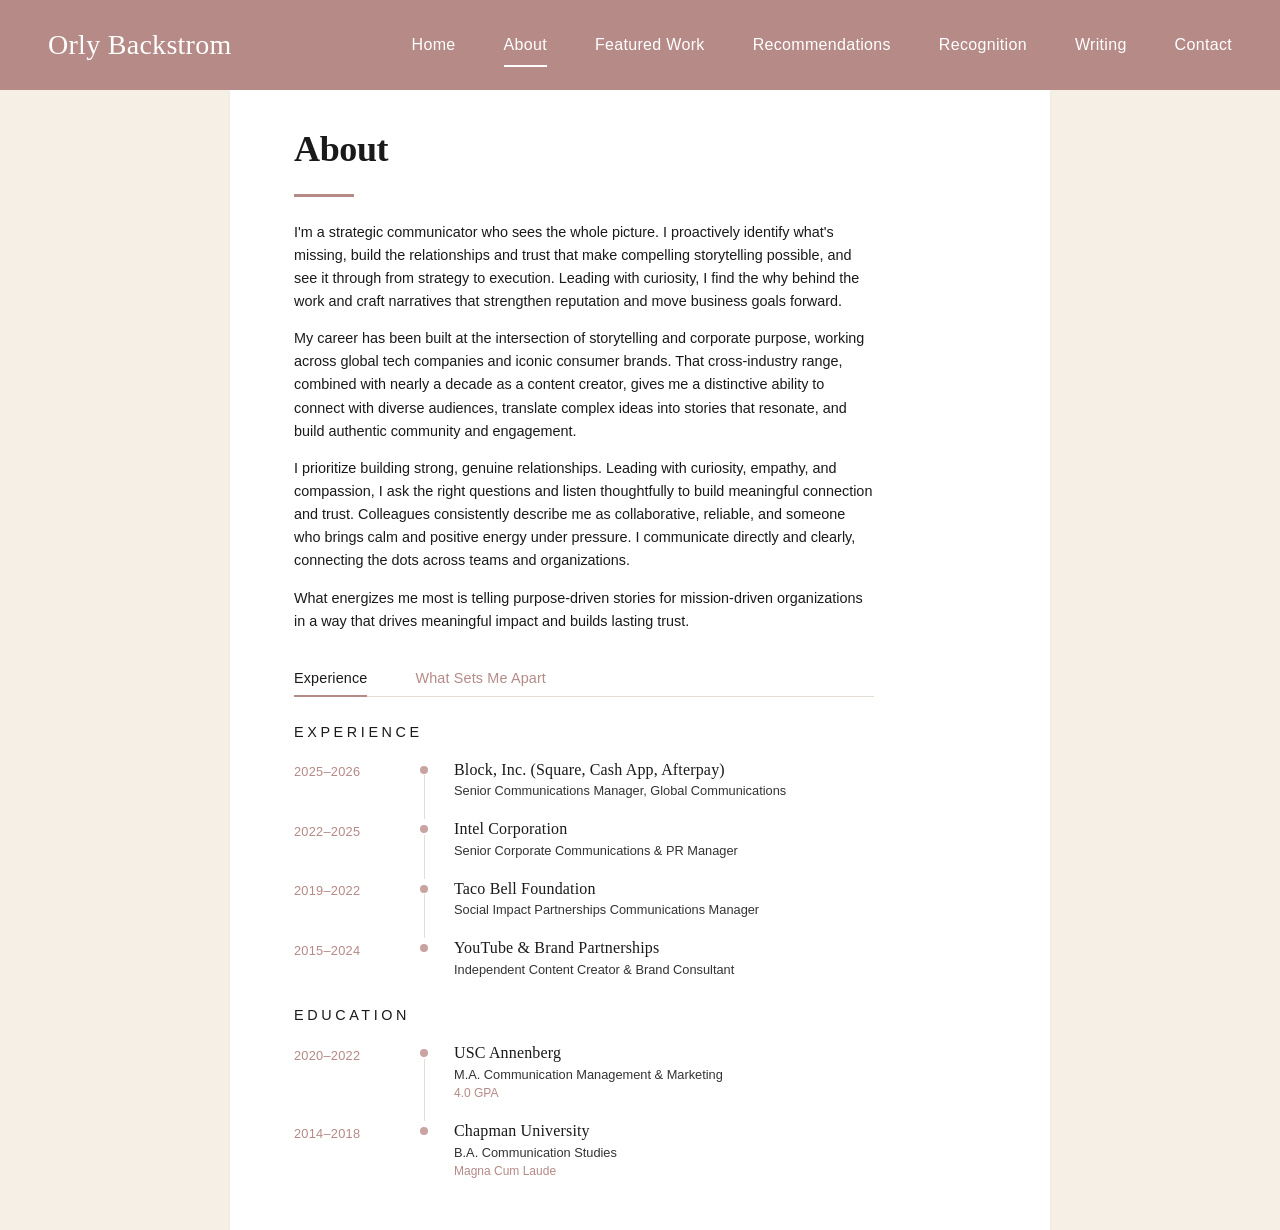
==== commit e4bb8b36: "Add files via upload" ====
--- a/about.html
+++ b/about.html
@@ -55,6 +55,8 @@
 
         <p>My career has been built at the intersection of storytelling and corporate purpose, working across global tech companies and iconic consumer brands. That cross-industry range, combined with nearly a decade as a content creator, gives me a distinctive ability to connect with diverse audiences, translate complex ideas into stories that resonate, and build authentic community and engagement.</p>
 
+        <p>I prioritize building strong, genuine relationships. Leading with curiosity, empathy, and compassion, I ask the right questions and listen thoughtfully to build meaningful connection and trust. Colleagues consistently describe me as collaborative, reliable, and someone who brings calm and positive energy under pressure. I communicate directly and clearly, connecting the dots across teams and organizations.</p>
+
         <p>What energizes me most is telling purpose-driven stories for mission-driven organizations in a way that drives meaningful impact and builds lasting trust.</p>
       </div>
 
@@ -62,16 +64,10 @@
       <div class="tabs">
         <div class="tab-buttons" role="tablist">
           <button class="tab-button active" role="tab" data-tab="experience">Experience</button>
-          <button class="tab-button" role="tab" data-tab="how-i-work">How I Work</button>
           <button class="tab-button" role="tab" data-tab="what-sets-me-apart">What Sets Me Apart</button>
         </div>
 
-        <!-- Tab 1: How I Work -->
-        <div class="tab-panel" id="how-i-work" role="tabpanel">
-          <p>I prioritize building strong, genuine relationships. Leading with curiosity, empathy, and compassion, I ask the right questions and listen thoughtfully to build meaningful connection and trust. Colleagues consistently describe me as collaborative, reliable, and someone who brings calm and positive energy under pressure. I communicate directly and clearly, connecting the dots across teams and organizations.</p>
-        </div>
-
-        <!-- Tab 2: What Sets Me Apart -->
+        <!-- Tab 1: What Sets Me Apart -->
         <div class="tab-panel" id="what-sets-me-apart" role="tabpanel">
           <div class="apart-section">
             <h3>Builder and Strategic Architect</h3>
@@ -112,7 +108,7 @@
               <div class="timeline-marker"></div>
               <div class="timeline-content">
                 <h4>Intel Corporation</h4>
-                <p>Sr. Corporate Communications &amp; PR Manager</p>
+                <p>Senior Corporate Communications &amp; PR Manager</p>
               </div>
             </div>
 
@@ -129,8 +125,8 @@
               <div class="timeline-date">2015–2024</div>
               <div class="timeline-marker"></div>
               <div class="timeline-content">
-                <h4>Content Creator &amp; Digital Brand Consultant</h4>
-                <p>Independent · YouTube &amp; Brand Partnerships</p>
+                <h4>YouTube &amp; Brand Partnerships</h4>
+                <p>Independent Content Creator &amp; Brand Consultant</p>
               </div>
             </div>
           </div>
--- a/styles.css
+++ b/styles.css
@@ -143,8 +143,20 @@
   transition: opacity 0.2s ease;
 }
 
-.site-nav a:hover {
-  opacity: 0.85;
+.site-nav a::before {
+  content: '';
+  position: absolute;
+  left: 50%;
+  bottom: -2px;
+  width: 0;
+  height: 1.5px;
+  background: #ffffff;
+  transition: width 0.25s ease, left 0.25s ease;
+}
+
+.site-nav a:hover::before {
+  width: 100%;
+  left: 0;
 }
 
 .site-nav a.active {
@@ -188,19 +200,31 @@
   font-size: 2.25rem;
   font-weight: 700;
   color: var(--color-ink);
+  margin-bottom: 0.75rem;
+  letter-spacing: -0.01em;
+}
+
+.page-title::after {
+  content: '';
+  display: block;
+  width: 60px;
+  height: 3px;
+  background: var(--color-rose);
+  margin-top: 1rem;
   margin-bottom: 1.5rem;
-  letter-spacing: -0.01em;
 }
 
 /* ---------- Home / Hero ---------- */
 .hero {
-  max-width: 1400px;
-  margin: 0 auto;
-  padding: 6rem 4rem 8rem;
+  max-width: 1100px;
+  margin: 3rem auto;
+  padding: 5rem 4rem;
   display: grid;
   grid-template-columns: 1fr auto;
   gap: 4rem;
   align-items: center;
+  background: #ffffff;
+  border-top: 4px solid var(--color-rose);
 }
 
 .hero-eyebrow {
@@ -269,7 +293,30 @@
 }
 
 .hero-meta a:hover {
-  color: var(--color-ink);
+  color: #8e6360;
+}
+
+.hero-previously {
+  margin-top: 2rem;
+  padding-top: 1.5rem;
+  border-top: 1px solid #e5dcd5;
+  font-size: 0.85rem;
+  color: var(--color-ink-soft);
+  letter-spacing: 0.02em;
+}
+
+.hero-previously-label {
+  font-size: 0.7rem;
+  font-weight: 500;
+  letter-spacing: 0.2em;
+  text-transform: uppercase;
+  color: var(--color-rose);
+  margin-right: 0.85rem;
+}
+
+.hero-previously .divider {
+  color: var(--color-rose);
+  margin: 0 0.5rem;
 }
 
 .hero-portrait {
@@ -501,6 +548,12 @@
   padding: 2rem 1.75rem;
   display: flex;
   flex-direction: column;
+  transition: border-color 0.25s ease, transform 0.25s ease;
+}
+
+.recommendation-card:hover {
+  border-color: var(--color-rose);
+  transform: translateY(-2px);
 }
 
 .recommendation-quote {
@@ -510,16 +563,21 @@
   color: var(--color-ink);
   margin-bottom: 1.5rem;
   flex-grow: 1;
+  position: relative;
+  padding-top: 1.75rem;
 }
 
 .recommendation-quote::before {
   content: '\201C';
+  position: absolute;
+  top: -0.5rem;
+  left: -0.25rem;
   color: var(--color-rose);
   font-family: var(--font-display);
-  font-size: 1.5rem;
-  font-weight: 600;
-  margin-right: 0.35rem;
-  vertical-align: -0.1em;
+  font-size: 4.5rem;
+  font-weight: 700;
+  line-height: 1;
+  opacity: 0.85;
 }
 
 .recommendation-divider {
@@ -558,8 +616,25 @@
   font-size: 2.25rem;
   font-weight: 700;
   color: var(--color-ink);
-  margin-bottom: 2rem;
+  margin-bottom: 0.75rem;
   letter-spacing: -0.01em;
+}
+
+.recognition-heading::after {
+  content: '';
+  display: block;
+  width: 60px;
+  height: 3px;
+  background: var(--color-rose);
+  margin-top: 1rem;
+}
+
+.recognition-intro {
+  font-size: 0.95rem;
+  line-height: 1.55;
+  color: var(--color-ink-soft);
+  margin-bottom: 2.5rem;
+  max-width: 560px;
 }
 
 .awards-list {
@@ -570,28 +645,42 @@
 
 .award-item {
   display: grid;
-  grid-template-columns: 70px 1fr auto;
+  grid-template-columns: 90px 1fr auto;
   gap: 2rem;
   align-items: center;
-  padding: 0.85rem 0;
+  padding: 1.1rem 1rem;
+  margin: 0 -1rem;
   border-bottom: 1px solid #ede2d8;
+  transition: background-color 0.2s ease;
+}
+
+.award-item:first-child {
+  border-top: 1px solid #ede2d8;
+}
+
+.award-item:hover {
+  background-color: rgba(181, 138, 135, 0.06);
 }
 
 .award-year {
-  font-size: 0.8rem;
-  font-weight: 500;
-  color: var(--color-rose);
-  letter-spacing: 0.02em;
+  font-family: var(--font-display);
+  font-size: 1.5rem;
+  font-weight: 700;
+  color: var(--color-rose);
+  letter-spacing: 0;
+  line-height: 1;
 }
 
 .award-title {
-  font-size: 0.9rem;
+  font-size: 0.95rem;
   font-weight: 500;
   color: var(--color-ink);
 }
 
 .award-company {
-  font-size: 0.8rem;
+  font-family: var(--font-display);
+  font-style: italic;
+  font-size: 0.95rem;
   color: var(--color-rose);
   text-align: right;
 }
@@ -611,7 +700,7 @@
   max-width: 900px;
   width: 100%;
   padding: 5rem 3rem;
-  box-shadow: 0 1px 3px rgba(0, 0, 0, 0.03);
+  border-top: 4px solid var(--color-rose);
 }
 
 .contact-heading {
@@ -619,9 +708,18 @@
   font-size: 4rem;
   font-weight: 700;
   color: var(--color-ink);
-  margin-bottom: 2.5rem;
+  margin-bottom: 1rem;
   letter-spacing: -0.01em;
   line-height: 1;
+}
+
+.contact-heading::after {
+  content: '';
+  display: block;
+  width: 60px;
+  height: 3px;
+  background: var(--color-rose);
+  margin: 1.5rem auto 2.5rem;
 }
 
 .contact-links {
@@ -638,12 +736,14 @@
   text-decoration: none;
   padding-bottom: 0.5rem;
   border-bottom: 1px solid var(--color-rose);
-  transition: color 0.2s ease, border-color 0.2s ease;
+  transition: color 0.2s ease, border-color 0.2s ease, transform 0.2s ease;
+  display: inline-block;
 }
 
 .contact-link:hover {
-  color: var(--color-ink);
-  border-bottom-color: var(--color-ink);
+  color: #8e6360;
+  border-bottom-color: #8e6360;
+  transform: translateY(-1px);
 }
 
 /* ---------- Writing Page ---------- */
@@ -768,6 +868,15 @@
   max-width: 600px;
 }
 
+.fw-header h1::after {
+  content: '';
+  display: block;
+  width: 50px;
+  height: 3px;
+  background: var(--color-rose);
+  margin: 1rem 0 0;
+}
+
 .fw-header-subtitle {
   font-family: var(--font-display);
   font-style: italic;
@@ -865,6 +974,17 @@
   text-transform: uppercase;
   color: var(--color-rose);
   margin-bottom: 1rem;
+  display: flex;
+  align-items: center;
+  gap: 0.85rem;
+}
+
+.fw-section-label::before {
+  content: '';
+  width: 32px;
+  height: 1.5px;
+  background: var(--color-rose);
+  display: inline-block;
 }
 
 .fw-coverage-grid {
@@ -940,7 +1060,7 @@
 .fw-featured-article {
   background: #ffffff;
   border: 1px solid #ede2d8;
-  max-width: 680px;
+  max-width: 520px;
   margin: 0 auto;
   text-decoration: none;
   color: inherit;
@@ -1011,7 +1131,7 @@
 .fw-owned-thumb {
   width: 100%;
   aspect-ratio: 16 / 9;
-  object-fit: contain;
+  object-fit: cover;
   display: block;
   background: var(--color-cream-light);
   flex-shrink: 0;
@@ -1079,6 +1199,13 @@
   font-weight: 500;
   color: var(--color-ink);
   white-space: nowrap;
+  transition: border-color 0.2s ease, color 0.2s ease, transform 0.2s ease;
+}
+
+.fw-tag:hover {
+  border-color: var(--color-rose);
+  color: var(--color-rose);
+  transform: translateY(-1px);
 }
 
 /* Non-clickable static card variant (same look as .fw-combined-card but no hover) */
@@ -1129,10 +1256,60 @@
 .fw-combined-thumb {
   width: 100%;
   aspect-ratio: 4 / 3;
-  object-fit: cover;
+  object-fit: contain;
   display: block;
   background: var(--color-cream-light);
   flex-shrink: 0;
+}
+
+/* Video variant - fills entire thumbnail with play button overlay */
+.fw-combined-card.is-video {
+  position: relative;
+}
+
+.fw-combined-card.is-video .fw-combined-thumb {
+  object-fit: cover;
+  background: #000;
+}
+
+/* Play button - centered over the thumbnail (top half of card) */
+.fw-combined-card.is-video .fw-combined-thumb-wrap {
+  position: relative;
+}
+
+.fw-combined-card.is-video .fw-combined-thumb-wrap::before {
+  content: '';
+  position: absolute;
+  top: 50%;
+  left: 50%;
+  transform: translate(-50%, -50%);
+  width: 64px;
+  height: 64px;
+  border-radius: 50%;
+  background: rgba(0, 0, 0, 0.55);
+  z-index: 2;
+  pointer-events: none;
+  transition: background-color 0.2s ease, transform 0.2s ease;
+}
+
+.fw-combined-card.is-video .fw-combined-thumb-wrap::after {
+  content: '';
+  position: absolute;
+  top: 50%;
+  left: 50%;
+  transform: translate(-38%, -50%);
+  width: 0;
+  height: 0;
+  border-style: solid;
+  border-width: 12px 0 12px 20px;
+  border-color: transparent transparent transparent #ffffff;
+  z-index: 3;
+  pointer-events: none;
+}
+
+.fw-combined-card.is-video:hover .fw-combined-thumb-wrap::before {
+  background: rgba(0, 0, 0, 0.75);
+  transform: translate(-50%, -50%) scale(1.05);
 }
 
 .fw-combined-text {
@@ -1374,7 +1551,8 @@
 
   .hero {
     grid-template-columns: 1fr;
-    padding: 3rem 1.5rem 5rem;
+    padding: 3rem 1.5rem;
+    margin: 1.5rem auto;
     text-align: center;
   }
 
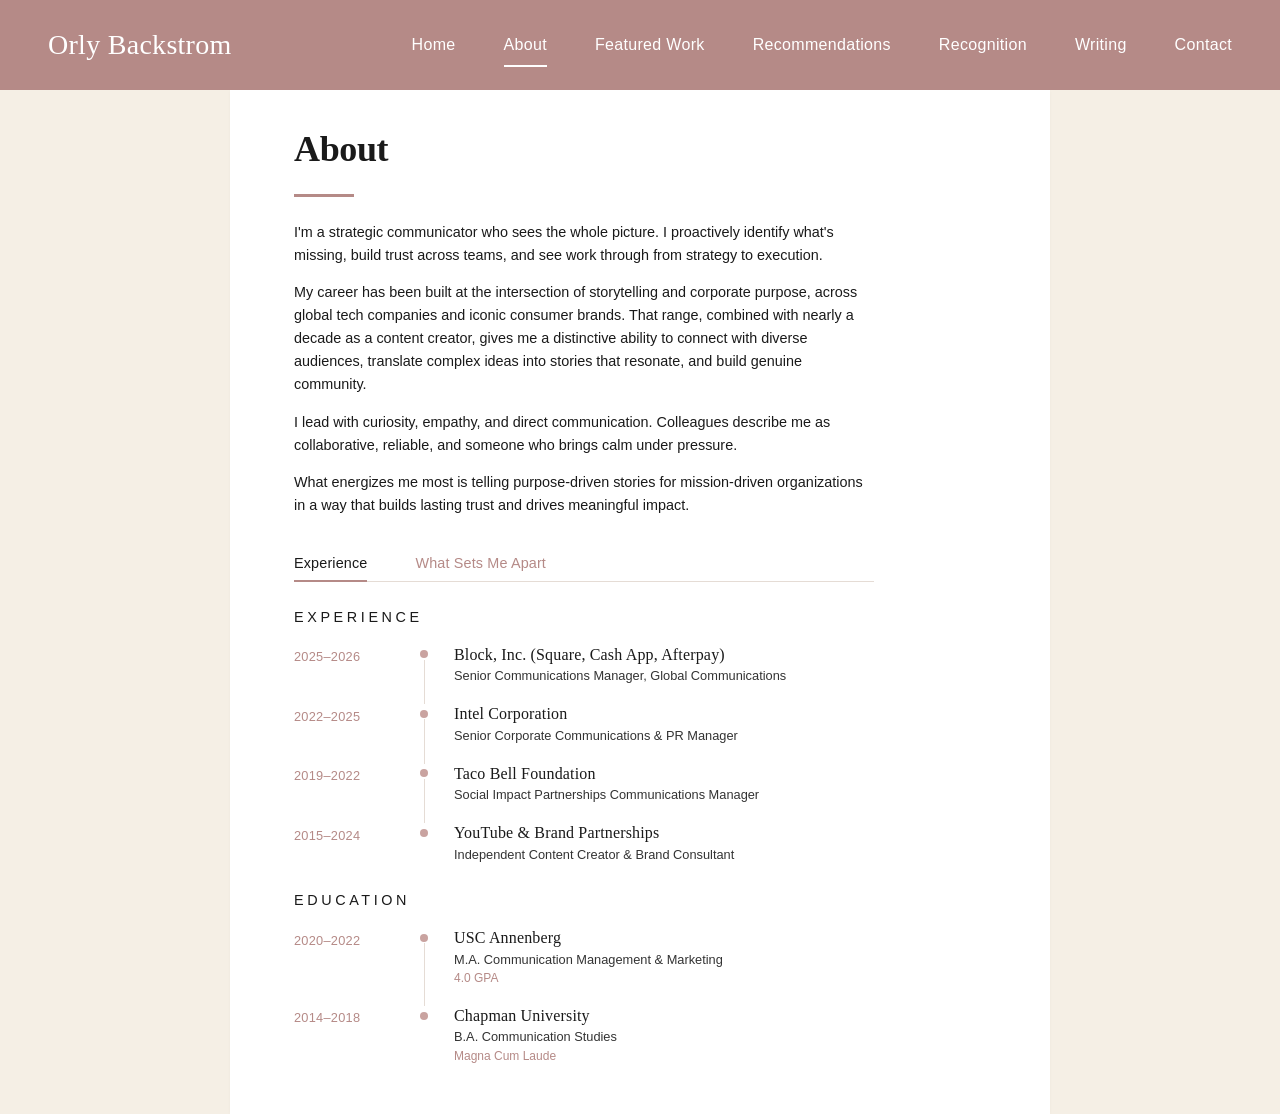
==== commit 2968676b: "Add files via upload" ====
--- a/about.html
+++ b/about.html
@@ -51,13 +51,13 @@
       <h1 class="page-title">About</h1>
 
       <div class="about-intro">
-        <p>I'm a strategic communicator who sees the whole picture. I proactively identify what's missing, build the relationships and trust that make compelling storytelling possible, and see it through from strategy to execution. Leading with curiosity, I find the why behind the work and craft narratives that strengthen reputation and move business goals forward.</p>
-
-        <p>My career has been built at the intersection of storytelling and corporate purpose, working across global tech companies and iconic consumer brands. That cross-industry range, combined with nearly a decade as a content creator, gives me a distinctive ability to connect with diverse audiences, translate complex ideas into stories that resonate, and build authentic community and engagement.</p>
-
-        <p>I prioritize building strong, genuine relationships. Leading with curiosity, empathy, and compassion, I ask the right questions and listen thoughtfully to build meaningful connection and trust. Colleagues consistently describe me as collaborative, reliable, and someone who brings calm and positive energy under pressure. I communicate directly and clearly, connecting the dots across teams and organizations.</p>
-
-        <p>What energizes me most is telling purpose-driven stories for mission-driven organizations in a way that drives meaningful impact and builds lasting trust.</p>
+        <p>I'm a strategic communicator who sees the whole picture. I proactively identify what's missing, build trust across teams, and see work through from strategy to execution.</p>
+
+        <p>My career has been built at the intersection of storytelling and corporate purpose, across global tech companies and iconic consumer brands. That range, combined with nearly a decade as a content creator, gives me a distinctive ability to connect with diverse audiences, translate complex ideas into stories that resonate, and build genuine community.</p>
+
+        <p>I lead with curiosity, empathy, and direct communication. Colleagues describe me as collaborative, reliable, and someone who brings calm under pressure.</p>
+
+        <p>What energizes me most is telling purpose-driven stories for mission-driven organizations in a way that builds lasting trust and drives meaningful impact.</p>
       </div>
 
       <!-- ============ TABS ============ -->
--- a/styles.css
+++ b/styles.css
@@ -1020,24 +1020,30 @@
 }
 
 .fw-coverage-text {
-  padding: 0.55rem 0.7rem 0.75rem;
+  padding: 0.85rem 0.85rem 1rem;
   flex-grow: 1;
 }
 
 .fw-coverage-outlet {
-  font-size: 0.6rem;
+  display: inline-block;
+  font-family: var(--font-body);
+  font-size: 0.7rem;
   font-weight: 600;
-  letter-spacing: 0.15em;
-  text-transform: uppercase;
-  color: var(--color-rose);
-  margin-bottom: 0.25rem;
+  letter-spacing: 0.04em;
+  text-transform: none;
+  color: var(--color-rose);
+  background: rgba(181, 138, 135, 0.12);
+  padding: 0.3rem 0.6rem;
+  border-radius: 3px;
+  margin-bottom: 0.6rem;
+  line-height: 1.2;
 }
 
 .fw-coverage-title {
   font-family: var(--font-body);
-  font-size: 0.72rem;
-  font-weight: 500;
-  line-height: 1.3;
+  font-size: 0.78rem;
+  font-weight: 500;
+  line-height: 1.4;
   color: var(--color-ink);
   margin: 0;
   text-wrap: pretty;
@@ -1327,6 +1333,20 @@
   line-height: 1.4;
 }
 
+.fw-combined-pill {
+  display: inline-block;
+  font-family: var(--font-body);
+  font-size: 0.7rem;
+  font-weight: 600;
+  letter-spacing: 0.04em;
+  color: var(--color-rose);
+  background: rgba(181, 138, 135, 0.12);
+  padding: 0.3rem 0.6rem;
+  border-radius: 3px;
+  margin-bottom: 0.6rem;
+  line-height: 1.2;
+}
+
 .fw-combined-title {
   font-family: var(--font-body);
   font-size: 0.88rem;
@@ -1388,12 +1408,18 @@
 }
 
 .fw-award-outlet {
-  font-size: 0.65rem;
+  display: inline-block;
+  font-family: var(--font-body);
+  font-size: 0.7rem;
   font-weight: 600;
-  letter-spacing: 0.15em;
-  text-transform: uppercase;
-  color: var(--color-rose);
-  margin-bottom: 0.3rem;
+  letter-spacing: 0.04em;
+  text-transform: none;
+  color: var(--color-rose);
+  background: rgba(181, 138, 135, 0.12);
+  padding: 0.3rem 0.6rem;
+  border-radius: 3px;
+  margin-bottom: 0.6rem;
+  line-height: 1.2;
 }
 
 .fw-award-title {
